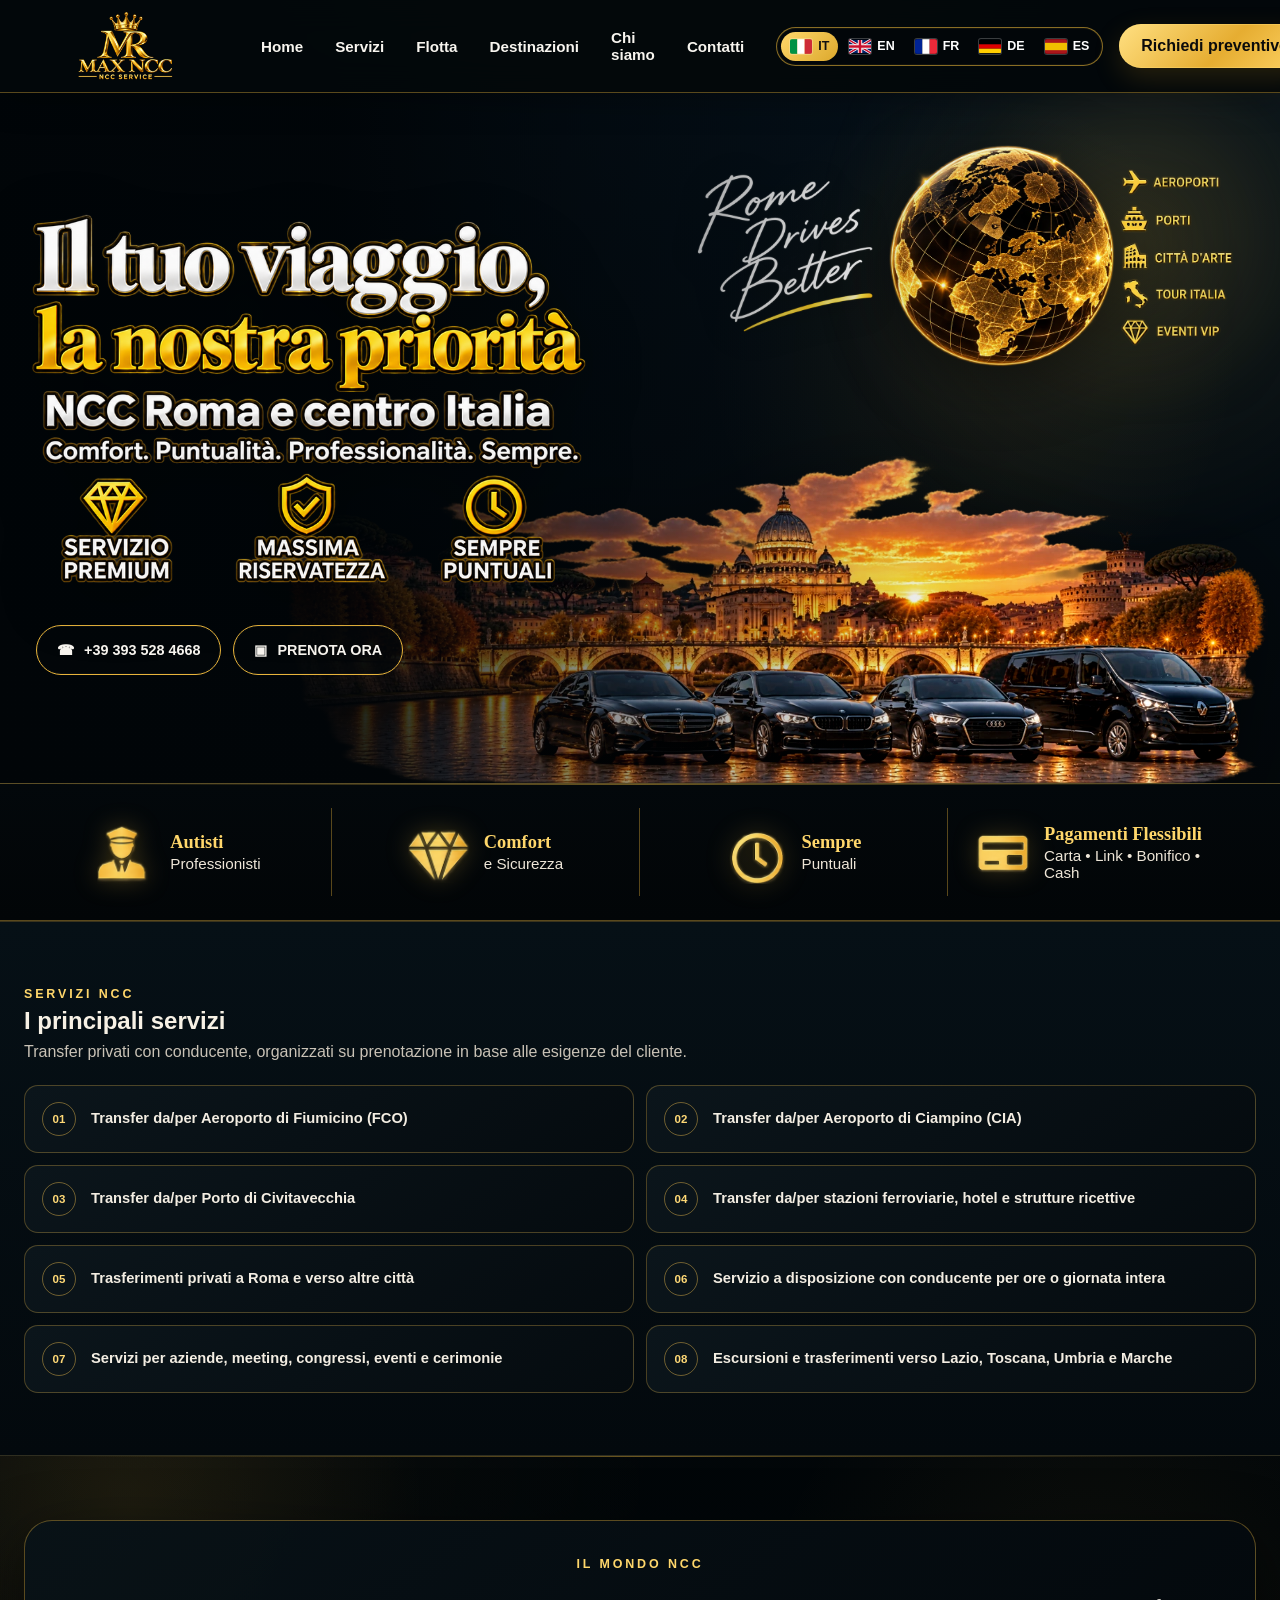
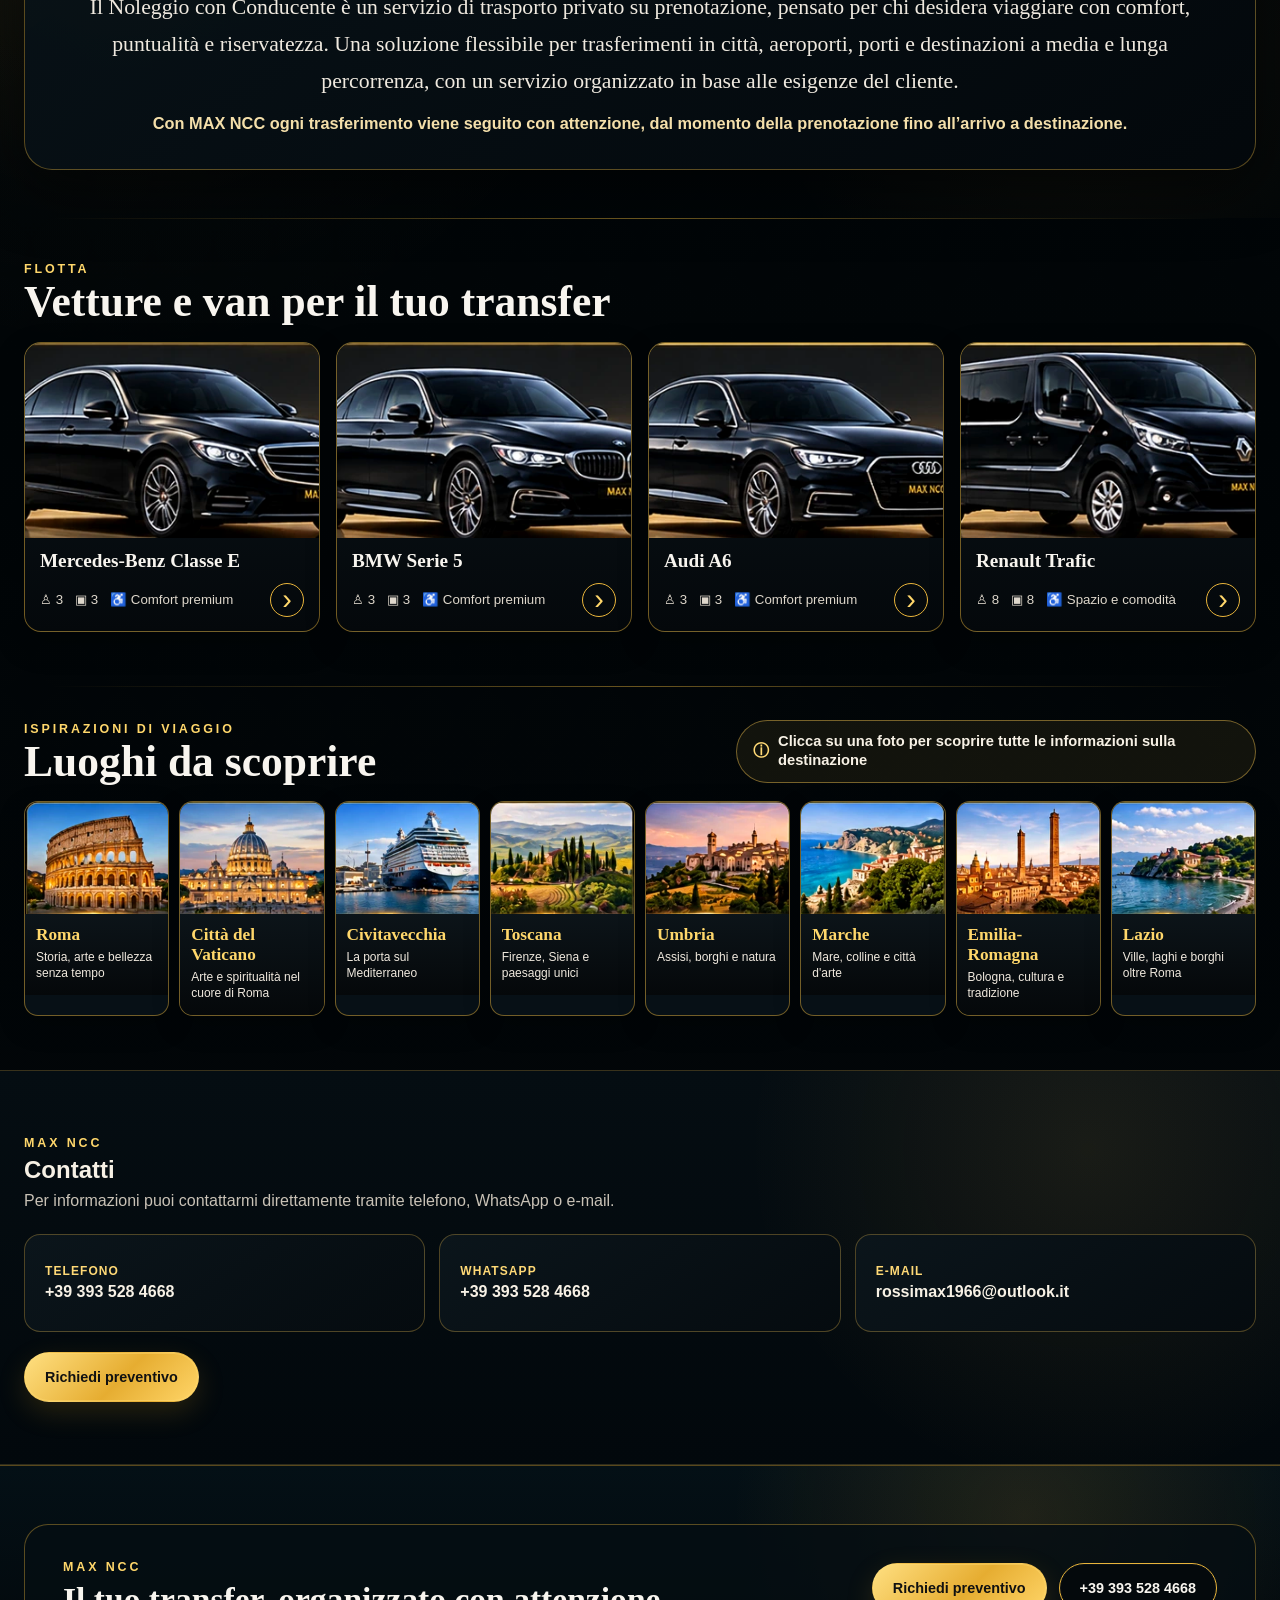
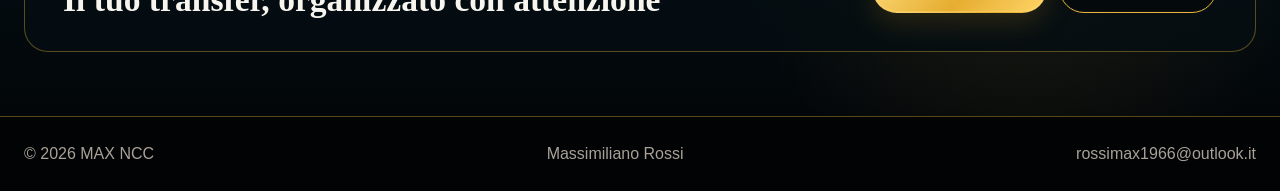
==== index.html @ 5a886287 "Final SEO audit fixes for homepage and Vatican guide" ====
<!DOCTYPE html>

<html lang="it">
<head>
<meta charset="utf-8"/>
<meta content="width=device-width,initial-scale=1,viewport-fit=cover" name="viewport"/>
<title>NCC Roma | Fiumicino, Ciampino e Civitavecchia | MAX NCC</title>
<meta content="MAX NCC: noleggio con conducente a Roma. Transfer privati da/per Fiumicino, Ciampino e Porto di Civitavecchia, servizi su prenotazione nel Centro Italia." name="description"/>
<meta content="#05080a" name="theme-color"/>
<meta content="index,follow,max-image-preview:large" name="robots"/>
<link href="https://maxncc2019.github.io/max-ncc/" rel="canonical"/>
<meta content="MAX NCC - Massimiliano Rossi" name="author"/>
<meta content="it_IT" property="og:locale"/>
<meta content="website" property="og:type"/>
<meta content="MAX NCC" property="og:site_name"/>
<meta content="NCC Roma | Fiumicino, Ciampino e Civitavecchia | MAX NCC" property="og:title"/>
<meta content="Noleggio con conducente a Roma: transfer privati da/per Fiumicino, Ciampino e Porto di Civitavecchia, su prenotazione." property="og:description"/>
<meta content="https://maxncc2019.github.io/max-ncc/" property="og:url"/>
<meta content="https://maxncc2019.github.io/max-ncc/hero-live.jpg" property="og:image"/>
<meta content="summary_large_image" name="twitter:card"/>
<meta content="NCC Roma | MAX NCC" name="twitter:title"/>
<meta content="Transfer privati Roma, Fiumicino, Ciampino e Civitavecchia." name="twitter:description"/>
<meta content="https://maxncc2019.github.io/max-ncc/hero-live.jpg" name="twitter:image"/>
<style>:root{--bg:#020609;--bg2:#061016;--panel:#071118;--gold:#e8b43b;--gold2:#ffd76b;--gold3:#8e6513;--text:#f8f5ef;--muted:#c9c3b8;--line:rgba(232,180,59,.38);--shadow:0 20px 60px rgba(0,0,0,.55)}
*{box-sizing:border-box}html{scroll-behavior:smooth}body{margin:0;color:var(--text);background:radial-gradient(circle at 50% -10%,rgba(230,177,50,.08),transparent 32%),linear-gradient(180deg,#02080c,#020609 55%,#010305);font-family:Inter,Segoe UI,Arial,sans-serif;overflow-x:hidden}a{color:inherit;text-decoration:none}.shell{width:min(1500px,calc(100% - 48px));margin:auto}
.site-header{position:sticky;top:0;z-index:100;background:rgba(2,7,10,.91);backdrop-filter:blur(16px);border-bottom:1px solid var(--line);box-shadow:0 8px 32px rgba(0,0,0,.3)}.nav-shell{height:92px;display:flex;align-items:center;gap:32px}.brand{width:205px;flex:0 0 205px;display:flex;align-items:center}.brand img{width:100%;height:auto;display:block}.main-nav{display:flex;align-items:center;justify-content:center;gap:32px;margin-left:auto}.main-nav a{font-weight:700;font-size:.95rem;position:relative;padding:10px 0}.main-nav a:after{content:"";position:absolute;left:50%;right:50%;bottom:2px;height:2px;background:linear-gradient(90deg,var(--gold),var(--gold2));transition:.25s}.main-nav a:hover:after{left:0;right:0}.nav-actions{display:flex;align-items:center;gap:16px;margin-left:auto}.langs{display:flex;align-items:center;gap:2px;padding:4px;border:1px solid var(--line);border-radius:999px;background:#020609}.langs button{border:0;background:transparent;color:#fff;border-radius:999px;padding:7px 9px;font-weight:800;cursor:pointer}.langs button.active{background:linear-gradient(135deg,var(--gold2),#dca82c);color:#111}.langs button{display:inline-flex;align-items:center;gap:6px}.flag-svg{width:22px;height:15px;display:block;flex:0 0 auto;border-radius:2px;box-shadow:0 0 0 1px rgba(255,255,255,.22)}.quote-btn{display:inline-flex;align-items:center;justify-content:center;border-radius:999px;padding:13px 22px;background:linear-gradient(135deg,var(--gold2),#dea62e);color:#0b0b0b;font-weight:900;box-shadow:0 0 28px rgba(232,180,59,.16);white-space:nowrap}
.hero{position:relative;min-height:690px;border-bottom:1px solid var(--line);overflow:hidden;background:radial-gradient(circle at 76% 38%,rgba(232,180,59,.08),transparent 25%),linear-gradient(180deg,#051019,#02070a)}.hero:before{content:"";position:absolute;inset:0;background:linear-gradient(90deg,rgba(1,5,8,.98) 0%,rgba(1,5,8,.88) 24%,rgba(1,5,8,.35) 48%,rgba(1,5,8,0) 73%);z-index:2;pointer-events:none}.hero-aura{position:absolute;width:650px;height:650px;border-radius:50%;right:-180px;top:-180px;background:radial-gradient(circle,rgba(255,208,79,.18),rgba(255,208,79,.04) 40%,transparent 70%);filter:blur(8px)}.hero-shell{position:relative;min-height:690px;display:flex;align-items:center}.hero-copy{position:relative;z-index:5;width:47%;padding:58px 0 58px 12px}.hero-title{margin:0;font-family:Georgia,'Times New Roman',serif;font-size:clamp(3rem,5.8vw,6rem);font-weight:700;line-height:.93;letter-spacing:-.04em;text-shadow:0 6px 30px #000}.hero-title span{display:block;color:#f6f2ea}.hero-title strong{display:block;color:var(--gold2);font-weight:700}.hero-sub{font-size:1.45rem;font-weight:800;margin-top:24px}.hero-line{font-size:1.02rem;color:#efebe3;margin-top:8px;letter-spacing:.01em}.mini-points{display:flex;gap:46px;margin-top:30px}.mini-point{display:flex;align-items:center;gap:10px;font-size:.72rem;letter-spacing:.05em;line-height:1.15}.mini-icon{width:46px;height:46px;display:grid;place-items:center;color:var(--gold2);font-size:2rem;text-shadow:0 0 14px rgba(232,180,59,.45)}.mini-point b{font-weight:800}.hero-ctas{display:flex;gap:12px;flex-wrap:wrap;margin-top:32px}.cta{display:inline-flex;align-items:center;justify-content:center;gap:10px;min-height:50px;padding:0 20px;border:1px solid var(--gold);border-radius:999px;background:rgba(3,7,10,.72);font-weight:900;font-size:.9rem;box-shadow:inset 0 0 0 1px rgba(255,255,255,.03)}.cta.primary{background:linear-gradient(135deg,var(--gold2),#e0a92f);color:#111;border-color:transparent}.cta:hover,.quote-btn:hover,.outline-btn:hover{transform:translateY(-2px);filter:brightness(1.06)}.hero-art{position:absolute;z-index:1;inset:0;pointer-events:none}.hero-scene{position:absolute;right:-2%;bottom:-2px;width:82%;max-width:none;filter:saturate(.98) contrast(1.04) brightness(.9)}.hero-globe{position:absolute;right:1.5%;top:34px;width:31%;max-width:470px;filter:drop-shadow(0 12px 32px rgba(0,0,0,.5))}.hero-script{position:absolute;right:31%;top:70px;width:15%;max-width:245px;filter:drop-shadow(0 6px 15px rgba(0,0,0,.45))}
.service-strip{background:linear-gradient(180deg,#03080b,#020507);border-bottom:1px solid var(--line);padding:24px 0}.service-grid{display:grid;grid-template-columns:repeat(4,1fr)}.service-grid article{display:flex;justify-content:center;align-items:center;gap:12px;min-height:88px;padding:10px 20px;border-right:1px solid var(--line)}.service-grid article:last-child{border-right:0}.service-grid img{width:58px;height:58px;object-fit:contain}.service-grid b,.service-grid span{display:block}.service-grid b{font-family:Georgia,serif;color:var(--gold2);font-size:1.15rem}.service-grid span{font-size:.95rem;color:#eee6d8;margin-top:2px}
.world{padding:64px 0 48px;background:radial-gradient(circle at 10% 15%,rgba(232,180,59,.09),transparent 25%),radial-gradient(circle at 85% 50%,rgba(232,180,59,.06),transparent 30%)}.world-card{position:relative;border:1px solid var(--line);border-radius:28px;background:linear-gradient(145deg,rgba(8,18,24,.94),rgba(3,8,12,.96));padding:36px 54px;text-align:center;box-shadow:var(--shadow);overflow:hidden}.world-card:before{content:"";position:absolute;inset:0;background:linear-gradient(110deg,transparent 35%,rgba(255,215,107,.06) 50%,transparent 65%);transform:translateX(-100%);animation:sheen 10s linear infinite}.eyebrow{color:var(--gold2);letter-spacing:.23em;font-size:.78rem;font-weight:900}.world-card p{font-family:Georgia,'Times New Roman',serif;font-size:clamp(1.1rem,2vw,1.36rem);line-height:1.7;color:#efe9df;max-width:1150px;margin:18px auto 10px}.world-card strong{display:block;color:#f4dfaa;font-size:1.02rem;margin-top:14px}
.section-block{padding:44px 0 54px}.section-head{display:flex;justify-content:space-between;align-items:end;gap:20px;margin-bottom:18px}.section-head h2{font-family:Georgia,serif;font-size:clamp(2rem,3.4vw,3.2rem);margin:4px 0 0;line-height:1}.outline-btn{border:1px solid var(--gold);border-radius:999px;padding:11px 18px;color:#fff;background:#02070a;font-weight:800;white-space:nowrap;transition:.2s}.fleet-grid{display:grid;grid-template-columns:repeat(4,1fr);gap:16px}.vehicle-card{overflow:hidden;border:1px solid var(--line);border-radius:17px;background:linear-gradient(180deg,#0c151b,#04080b);box-shadow:0 12px 30px rgba(0,0,0,.28);transition:.25s}.vehicle-card:hover{transform:translateY(-5px);border-color:rgba(255,215,107,.72);box-shadow:0 18px 38px rgba(0,0,0,.42),0 0 25px rgba(232,180,59,.06)}.vehicle-photo{height:195px;overflow:hidden;background:radial-gradient(circle at 50% 80%,rgba(232,180,59,.14),transparent 45%)}.vehicle-photo img{width:100%;height:100%;object-fit:cover;display:block}.vehicle-info{padding:12px 15px 14px}.vehicle-info h3{font-family:Georgia,serif;font-size:1.2rem;margin:0 0 11px}.spec{display:flex;align-items:center;gap:12px;color:#ded7cb;font-size:.83rem}.spec a{margin-left:auto;width:34px;height:34px;border:1px solid var(--gold);border-radius:50%;display:grid;place-items:center;color:var(--gold2);font-size:1.8rem;line-height:1}
.destinations{padding-top:34px}.dest-grid{display:grid;grid-template-columns:repeat(8,1fr);gap:10px}.dest-grid article{overflow:hidden;border:1px solid var(--line);border-radius:14px;background:#071016;transition:.25s;box-shadow:0 10px 26px rgba(0,0,0,.26)}.dest-grid article:hover{transform:translateY(-4px);border-color:rgba(255,215,107,.7)}.dest-grid img{width:100%;aspect-ratio:1.28/1;object-fit:cover;display:block}.dest-grid article>div{padding:11px 11px 13px;background:linear-gradient(180deg,#0c1419,#05080a)}.dest-grid h3{font-family:Georgia,serif;color:var(--gold2);font-size:1.08rem;margin:0 0 4px}.dest-grid p{font-size:.75rem;line-height:1.35;color:#f0e9de;margin:0;min-height:2.7em}
.final-cta{padding:58px 0 64px;background:radial-gradient(circle at 80% 20%,rgba(232,180,59,.12),transparent 28%),linear-gradient(180deg,#041016,#020609);border-top:1px solid var(--line)}.final-inner{display:flex;align-items:center;justify-content:space-between;gap:24px;padding:32px 38px;border:1px solid var(--line);border-radius:24px;background:rgba(6,14,19,.82)}.final-inner h2{font-family:Georgia,serif;font-size:2.1rem;margin:6px 0 0}.final-actions{display:flex;gap:12px;flex-wrap:wrap}footer{padding:28px 0;border-top:1px solid var(--line);color:#a9a197;background:#010305}.footer-grid{display:flex;justify-content:space-between;gap:20px;flex-wrap:wrap}
@keyframes sheen{0%{transform:translateX(-120%)}50%,100%{transform:translateX(120%)}}
@media(max-width:1180px){.main-nav{gap:18px}.nav-shell{gap:18px}.brand{width:170px;flex-basis:170px}.langs button span{display:none}.hero-copy{width:52%}.hero-scene{width:94%;right:-12%}.hero-globe{width:36%;right:-4%}.hero-script{right:30%;width:17%}.dest-grid{grid-template-columns:repeat(4,1fr)}}
@media(max-width:900px){.nav-shell{height:78px}.main-nav{display:none}.quote-btn{display:none}.hero{min-height:760px}.hero-shell{min-height:760px;align-items:flex-start}.hero:before{background:linear-gradient(180deg,rgba(1,5,8,.98) 0%,rgba(1,5,8,.88) 47%,rgba(1,5,8,.15) 78%,rgba(1,5,8,.08) 100%)}.hero-copy{width:100%;padding:54px 0 0 0}.hero-art{top:170px}.hero-scene{width:125%;right:-26%;bottom:-4px}.hero-globe{top:180px;right:-5%;width:48%}.hero-script{top:210px;right:35%;width:22%}.service-grid{grid-template-columns:repeat(2,1fr)}.service-grid article:nth-child(2){border-right:0}.service-grid article:nth-child(-n+2){border-bottom:1px solid var(--line)}.fleet-grid{grid-template-columns:repeat(2,1fr)}.final-inner{flex-direction:column;align-items:flex-start}}
@media(max-width:620px){.shell{width:min(100% - 24px,1500px)}.nav-actions{margin-left:auto}.brand{width:150px;flex-basis:150px}.langs{gap:0}.langs button{padding:6px}.hero{min-height:720px}.hero-title{font-size:clamp(2.6rem,13vw,4.3rem)}.hero-sub{font-size:1.12rem}.mini-points{gap:14px}.mini-point{display:block;text-align:center;font-size:.62rem}.mini-icon{margin:auto}.hero-ctas{gap:8px}.cta{min-height:46px;padding:0 14px;font-size:.75rem}.hero-scene{width:155%;right:-48%}.hero-globe{width:60%;right:-12%;top:245px}.hero-script{width:28%;right:38%;top:260px}.service-grid{grid-template-columns:1fr}.service-grid article{border-right:0!important;border-bottom:1px solid var(--line)}.service-grid article:last-child{border-bottom:0}.world-card{padding:28px 20px}.fleet-grid,.dest-grid{grid-template-columns:1fr}.vehicle-photo{height:220px}.dest-grid img{aspect-ratio:1.65/1}.section-head{align-items:flex-start;flex-direction:column}.outline-btn{align-self:flex-start}.final-inner{padding:26px 20px}.final-inner h2{font-size:1.6rem}.footer-grid{flex-direction:column}}

/* User-approved assets and polish */
.hero:before{background:linear-gradient(90deg,rgba(1,5,8,.99) 0%,rgba(1,5,8,.92) 26%,rgba(1,5,8,.48) 45%,rgba(1,5,8,.10) 67%,rgba(1,5,8,0) 82%)!important}
.hero-scene{right:-1%!important;bottom:0!important;width:80%!important;filter:drop-shadow(0 18px 38px rgba(0,0,0,.48)) saturate(1.04) contrast(1.04)!important}
.hero-globe{right:1.8%!important;top:26px!important;width:29%!important;max-width:460px!important}
.hero-script{right:30.5%!important;top:72px!important;width:15.5%!important;max-width:235px!important}
.brand img{max-height:68px;object-fit:contain}
.service-grid img{width:64px!important;height:64px!important;filter:drop-shadow(0 0 12px rgba(232,180,59,.28))}
.vehicle-photo img,.dest-grid img{image-rendering:auto;filter:saturate(1.03) contrast(1.02)}
.vehicle-card,.dest-grid article{border-color:rgba(232,180,59,.48)!important}
@media(max-width:1180px){.hero-scene{width:92%!important;right:-10%!important}.hero-globe{width:34%!important;right:-2%!important}.hero-script{right:29%!important;width:17%!important}}
@media(max-width:900px){.hero-scene{width:124%!important;right:-24%!important}.hero-globe{top:180px!important;right:-4%!important;width:47%!important}.hero-script{top:210px!important;right:34%!important;width:22%!important}}

/* Exact user artwork on Italian desktop; fully translated HTML remains active in other languages and on mobile */
.it-art{display:none}
body[data-lang-current="it"] .hero-copy-it{display:block}
body[data-lang-current="it"] .hero-live{display:none!important}
body[data-lang-current="it"] .desktop-it-art{display:block}
body[data-lang-current="it"] .desktop-live{display:none!important}
.hero-copy-it{width:min(100%,560px);height:auto;object-fit:contain;filter:drop-shadow(0 15px 30px rgba(0,0,0,.35));margin:-12px 0 2px -8px}
.service-banner-it,.fleet-banner-it,.dest-banner-it{width:100%;height:auto;object-fit:contain;display:block;margin:0 auto;filter:drop-shadow(0 14px 28px rgba(0,0,0,.32))}
.service-strip .shell{position:relative}
.fleet-banner-it{max-width:1420px}.dest-banner-it{max-width:1420px}.service-banner-it{max-width:1450px}
/* The supplied graphics are transparent; the page background provides a unified premium black/gold surface. */
body{background:radial-gradient(circle at 52% -8%,rgba(241,190,66,.12),transparent 30%),radial-gradient(circle at 10% 42%,rgba(255,203,83,.035),transparent 24%),linear-gradient(180deg,#03090d 0%,#010507 58%,#020609 100%)!important}
.section-block,.world,.service-strip{position:relative}
.section-block:before,.world:before,.service-strip:before{content:"";position:absolute;left:4%;right:4%;top:0;height:1px;background:linear-gradient(90deg,transparent,rgba(239,187,61,.44),transparent);pointer-events:none}
.quote-btn,.cta.primary{background:linear-gradient(135deg,#ffe082 0%,#e6ad31 55%,#ffd568 100%)!important;box-shadow:0 0 0 1px rgba(255,219,116,.42) inset,0 10px 28px rgba(211,151,28,.18)!important}
.langs{border-color:rgba(235,183,55,.58)!important;box-shadow:0 0 0 1px rgba(255,214,95,.05) inset}
@media(max-width:900px){
  body[data-lang-current="it"] .desktop-it-art{display:none!important}
  body[data-lang-current="it"] .desktop-live{display:grid!important}
  body[data-lang-current="it"] .section-head.desktop-live{display:flex!important}
  .hero-copy-it{width:min(92vw,560px);margin:0 auto 8px 0}
}
@media(max-width:620px){
  .hero-copy-it{width:100%;max-width:430px}
}

/* MAX NCC fixes: flags, service strip alignment, remove obsolete raster section banners */
.langs button{display:inline-flex;align-items:center;justify-content:center;gap:6px}
.langs .lang-flag{width:22px;height:15px;object-fit:cover;border-radius:2px;display:block;box-shadow:0 0 0 1px rgba(255,255,255,.16)}
body[data-lang-current="it"] .service-banner-it,
body[data-lang-current="it"] .fleet-banner-it,
body[data-lang-current="it"] .dest-banner-it{display:none!important}
body[data-lang-current="it"] .fleet .fleet-live.desktop-live,
body[data-lang-current="it"] .destinations .dest-live.desktop-live{display:grid!important}
body[data-lang-current="it"] .fleet .section-head.desktop-live,
body[data-lang-current="it"] .destinations .section-head.desktop-live{display:flex!important}
@media(max-width:1180px){.langs .lang-flag{width:20px;height:14px}}
/* MAX NCC FIX 2026-09-05: service strip, language flags, remove unused outline buttons */
@media(min-width:901px){
  body[data-lang-current="it"] .service-banner-it{display:none!important}
}
.section-head.fleet-live .outline-btn,
.section-head.dest-live .outline-btn{display:none!important}

.langs button{
  font-size:0!important;
  display:inline-flex!important;
  align-items:center!important;
  justify-content:center!important;
  gap:6px!important;
}
.langs button span{font-size:.78rem!important;line-height:1!important}
.langs button::before{
  content:"";
  display:inline-block;
  width:22px;
  height:14px;
  flex:0 0 22px;
  border-radius:1px;
  box-shadow:0 0 0 1px rgba(255,255,255,.35) inset,0 1px 2px rgba(0,0,0,.35);
  background-repeat:no-repeat;
  background-size:100% 100%;
}
.langs button[data-lang="it"]::before{
  background:linear-gradient(90deg,#009246 0 33.333%,#fff 33.333% 66.666%,#ce2b37 66.666% 100%);
}
.langs button[data-lang="fr"]::before{
  background:linear-gradient(90deg,#0055a4 0 33.333%,#fff 33.333% 66.666%,#ef4135 66.666% 100%);
}
.langs button[data-lang="de"]::before{
  background:linear-gradient(180deg,#000 0 33.333%,#dd0000 33.333% 66.666%,#ffce00 66.666% 100%);
}
.langs button[data-lang="es"]::before{
  background:linear-gradient(180deg,#aa151b 0 25%,#f1bf00 25% 75%,#aa151b 75% 100%);
}
.langs button[data-lang="en"]::before{
  background:
    linear-gradient(90deg,transparent 42%,#fff 42% 58%,transparent 58%),
    linear-gradient(transparent 35%,#fff 35% 65%,transparent 65%),
    linear-gradient(90deg,transparent 46%,#cf142b 46% 54%,transparent 54%),
    linear-gradient(transparent 41%,#cf142b 41% 59%,transparent 59%),
    linear-gradient(33deg,transparent 42%,#fff 42% 47%,#cf142b 47% 53%,#fff 53% 58%,transparent 58%),
    linear-gradient(-33deg,transparent 42%,#fff 42% 47%,#cf142b 47% 53%,#fff 53% 58%,transparent 58%),
    #012169;
}
@media(max-width:1180px){
  .langs button span{display:none!important}
  .langs button{gap:0!important}
}
/* END MAX NCC FIX 2026-09-05 */
/* MAX NCC FIX: one flag per language */
.langs button::before{content:none!important;display:none!important}

/* MAX NCC structural duplicate fix: obsolete raster fleet/destination banners removed.
   Keep only the live, translatable cards. */
.fleet-banner-it,.dest-banner-it{display:none!important}
</style>
<script type="application/ld+json">
{"@context":"https://schema.org","@type":"TaxiService","name":"MAX NCC","url":"https://maxncc2019.github.io/max-ncc/","image":"https://maxncc2019.github.io/max-ncc/hero-live.jpg","telephone":"+393935284668","email":"rossimax1966@outlook.it","founder":{"@type":"Person","name":"Massimiliano Rossi"},"areaServed":["Roma","Fiumicino","Ciampino","Civitavecchia","Lazio","Toscana","Umbria","Marche"],"availableLanguage":["it","en","fr","de","es"],"priceRange":"€€"}
</script>

<style>
/* MAX NCC FINAL UI FIX 2026-09-05 */
/* Keep only the real flag image inside each language button */
.langs button::before{display:none!important;content:none!important}
/* The two unused section buttons are intentionally hidden/removed */
.section-head.fleet-live .outline-btn,
.section-head.dest-live .outline-btn{display:none!important}
</style>

<style id="ncc-info-style">
.ncc-info-section{padding:62px 0;border-top:1px solid rgba(231,185,77,.24);border-bottom:1px solid rgba(231,185,77,.18);background:linear-gradient(180deg,#061016,#03090d);scroll-margin-top:88px}
.ncc-info-head{max-width:860px;margin-bottom:24px}.ncc-info-head h2{margin:5px 0 8px;color:#f7f1e5}.ncc-info-head p{margin:0;color:#c9c2b6;font-size:1rem}
.ncc-basic-list{display:grid;grid-template-columns:repeat(2,minmax(0,1fr));gap:12px}
.ncc-basic-item{min-height:68px;display:flex;align-items:center;gap:15px;padding:15px 17px;border:1px solid rgba(231,185,77,.3);border-radius:14px;background:linear-gradient(145deg,#0b151b,#050b0f)}
.ncc-basic-item>span{flex:0 0 34px;height:34px;border:1px solid rgba(231,185,77,.45);border-radius:50%;display:grid;place-items:center;color:#ffd976;font-size:.72rem;font-weight:800}
.ncc-basic-item strong{font-size:.92rem;color:#f3ede2;line-height:1.35}
.ncc-contact-section{background:radial-gradient(circle at 85% 20%,rgba(231,185,77,.09),transparent 30%),linear-gradient(180deg,#050d12,#02080c)}
.ncc-contact-list{display:grid;grid-template-columns:repeat(3,minmax(0,1fr));gap:14px}
.ncc-contact-list a{min-height:98px;padding:20px;border:1px solid rgba(231,185,77,.32);border-radius:16px;background:linear-gradient(145deg,#0b151b,#050b0f);display:flex;flex-direction:column;justify-content:center;gap:5px;text-decoration:none}
.ncc-contact-list a span{color:#ffd976;font-size:.75rem;font-weight:800;letter-spacing:.09em;text-transform:uppercase}
.ncc-contact-list a strong{color:#f7f1e5;font-size:1rem;word-break:break-word}
.ncc-contact-list a:hover{border-color:#ffd976;transform:translateY(-1px)}
.ncc-contact-quote{margin-top:20px}
@media(max-width:760px){.ncc-basic-list,.ncc-contact-list{grid-template-columns:1fr}.ncc-info-section{padding:44px 0}.ncc-basic-item{min-height:62px}}
</style>

<!-- MAX NCC SEO STRUCTURED DATA 2026-09-06 -->
<link rel="icon" href="logo-max-ncc.webp" type="image/webp"/>
<meta property="og:image:alt" content="MAX NCC - Noleggio con conducente a Roma"/>
<meta name="twitter:image:alt" content="MAX NCC - Noleggio con conducente a Roma"/>
<meta property="og:locale:alternate" content="en_GB"/>
<meta property="og:locale:alternate" content="fr_FR"/>
<meta property="og:locale:alternate" content="de_DE"/>
<meta property="og:locale:alternate" content="es_ES"/>
<script type="application/ld+json">
{
  "@context":"https://schema.org",
  "@type":"LocalBusiness",
  "@id":"https://maxncc2019.github.io/max-ncc/#business",
  "name":"MAX NCC",
  "alternateName":"MAX NCC Roma",
  "url":"https://maxncc2019.github.io/max-ncc/",
  "logo":"https://maxncc2019.github.io/max-ncc/logo-max-ncc.webp",
  "image":"https://maxncc2019.github.io/max-ncc/hero-live.jpg",
  "description":"Noleggio con conducente a Roma per transfer privati da e per Fiumicino, Ciampino, Porto di Civitavecchia e collegamenti su prenotazione nel Centro Italia.",
  "telephone":"+39 393 528 4668",
  "email":"rossimax1966@outlook.it",
  "areaServed":[
    {"@type":"City","name":"Roma"},
    {"@type":"Airport","name":"Aeroporto di Roma Fiumicino - Leonardo da Vinci","iataCode":"FCO"},
    {"@type":"Airport","name":"Aeroporto di Roma Ciampino - G. B. Pastine","iataCode":"CIA"},
    {"@type":"City","name":"Civitavecchia"},
    {"@type":"AdministrativeArea","name":"Lazio"},
    {"@type":"AdministrativeArea","name":"Toscana"},
    {"@type":"AdministrativeArea","name":"Umbria"},
    {"@type":"AdministrativeArea","name":"Marche"}
  ],
  "contactPoint":{
    "@type":"ContactPoint",
    "telephone":"+39 393 528 4668",
    "email":"rossimax1966@outlook.it",
    "contactType":"customer service",
    "availableLanguage":["Italian","English","French","German","Spanish"]
  },
  "hasOfferCatalog":{
    "@type":"OfferCatalog",
    "name":"Servizi NCC",
    "itemListElement":[
      {"@type":"Offer","itemOffered":{"@type":"Service","name":"Transfer aeroportuali Fiumicino e Ciampino"}},
      {"@type":"Offer","itemOffered":{"@type":"Service","name":"Transfer Porto di Civitavecchia"}},
      {"@type":"Offer","itemOffered":{"@type":"Service","name":"Transfer da e per stazioni ferroviarie e hotel"}},
      {"@type":"Offer","itemOffered":{"@type":"Service","name":"Trasferimenti privati a Roma e lunga percorrenza"}},
      {"@type":"Offer","itemOffered":{"@type":"Service","name":"Servizio con conducente a disposizione"}},
      {"@type":"Offer","itemOffered":{"@type":"Service","name":"Servizi NCC per aziende, meeting ed eventi"}}
    ]
  }
}
</script>

</head>
<body>
<header class="site-header">
<div class="shell nav-shell">
<a aria-label="MAX NCC Home" class="brand" href="#home"><img alt="MAX NCC" src="[data-uri]"/></a>
<nav aria-label="Navigazione principale" class="main-nav">
<a data-i18n="nav_home" href="#home">Home</a>
<a data-i18n="nav_services" href="#servizi-info">Servizi</a>
<a data-i18n="nav_fleet" href="#flotta">Flotta</a>
<a data-i18n="nav_dest" href="#destinazioni">Destinazioni</a>
<a data-i18n="nav_about" href="#chi-siamo">Chi siamo</a>
<a data-i18n="nav_contact" href="#contatti-info">Contatti</a>
</nav>
<div class="nav-actions">
<div aria-label="Lingua" class="langs">
<button aria-label="Italiano" class="active" data-lang="it" type="button"><svg class="flag-svg" viewBox="0 0 3 2" aria-hidden="true"><rect width="1" height="2" x="0" fill="#009246"/><rect width="1" height="2" x="1" fill="#fff"/><rect width="1" height="2" x="2" fill="#ce2b37"/></svg><span translate="no">IT</span></button>
<button aria-label="English" data-lang="en" type="button"><svg class="flag-svg" viewBox="0 0 60 36" aria-hidden="true"><rect width="60" height="36" fill="#012169"/><path d="M0 0L60 36M60 0L0 36" stroke="#fff" stroke-width="8"/><path d="M0 0L60 36M60 0L0 36" stroke="#C8102E" stroke-width="4"/><path d="M30 0V36M0 18H60" stroke="#fff" stroke-width="12"/><path d="M30 0V36M0 18H60" stroke="#C8102E" stroke-width="7"/></svg><span translate="no">EN</span></button>
<button aria-label="Français" data-lang="fr" type="button"><svg class="flag-svg" viewBox="0 0 3 2" aria-hidden="true"><rect width="1" height="2" x="0" fill="#002395"/><rect width="1" height="2" x="1" fill="#fff"/><rect width="1" height="2" x="2" fill="#ed2939"/></svg><span translate="no">FR</span></button>
<button aria-label="Deutsch" data-lang="de" type="button"><svg class="flag-svg" viewBox="0 0 5 3" aria-hidden="true"><rect width="5" height="1" y="0" fill="#000"/><rect width="5" height="1" y="1" fill="#dd0000"/><rect width="5" height="1" y="2" fill="#ffce00"/></svg><span translate="no">DE</span></button>
<button aria-label="Español" data-lang="es" type="button"><svg class="flag-svg" viewBox="0 0 6 4" aria-hidden="true"><rect width="6" height="4" fill="#aa151b"/><rect width="6" height="2" y="1" fill="#f1bf00"/></svg><span translate="no">ES</span></button>
</div>
<a class="quote-btn" data-i18n="quote" href="preventivo.html">Richiedi preventivo</a>
</div>
</div>
</header>
<main>
<section class="hero" id="home">
<div class="hero-aura"></div>
<div class="shell hero-shell">
<div class="hero-copy"><img alt="Il tuo viaggio, la nostra priorità - MAX NCC" class="hero-copy-it it-art" src="[data-uri]"/>
<h1 class="hero-title hero-live"><span data-i18n="hero_1">Il tuo viaggio,</span><strong data-i18n="hero_2">la nostra priorità</strong></h1>
<div class="hero-sub hero-live" data-i18n="hero_sub">NCC Roma e centro Italia</div>
<div class="hero-line hero-live" data-i18n="hero_line">Comfort. Puntualità. Professionalità. Sempre.</div>
<div class="mini-points hero-live">
<div class="mini-point"><span class="mini-icon diamond">◇</span><b data-i18n="premium">SERVIZIO<br/>PREMIUM</b></div>
<div class="mini-point"><span class="mini-icon shield">✓</span><b data-i18n="privacy">MASSIMA<br/>RISERVATEZZA</b></div>
<div class="mini-point"><span class="mini-icon clock">◷</span><b data-i18n="punctual">SEMPRE<br/>PUNTUALI</b></div>
</div>
<div class="hero-ctas" id="hero-actions">
<a class="cta" href="tel:+393935284668"><span>☎</span><span>+39 393 528 4668</span></a>
<a class="cta" href="preventivo.html"><span>▣</span><span data-i18n="book">PRENOTA ORA</span></a>
</div>
</div>
<div aria-hidden="true" class="hero-art">
<img alt="" class="hero-scene" src="[data-uri]"/>
<img alt="" class="hero-globe" src="[data-uri]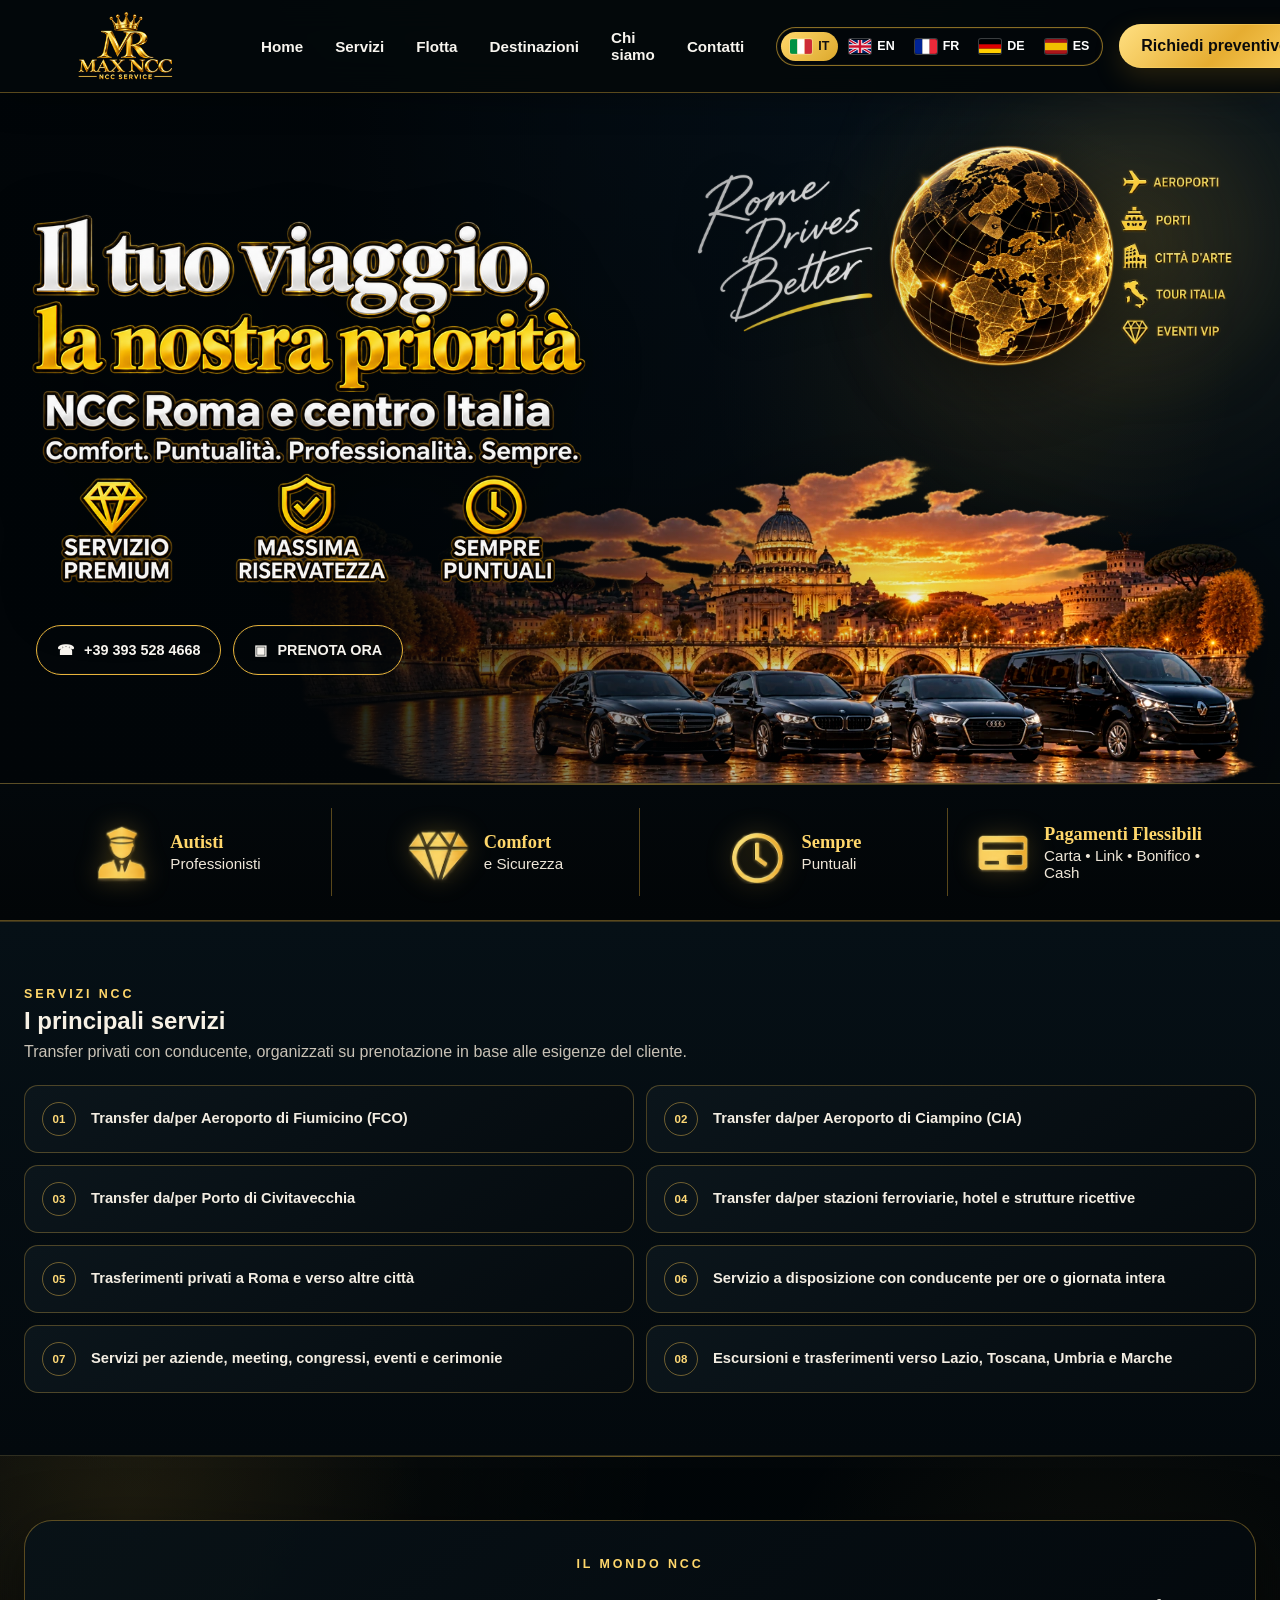
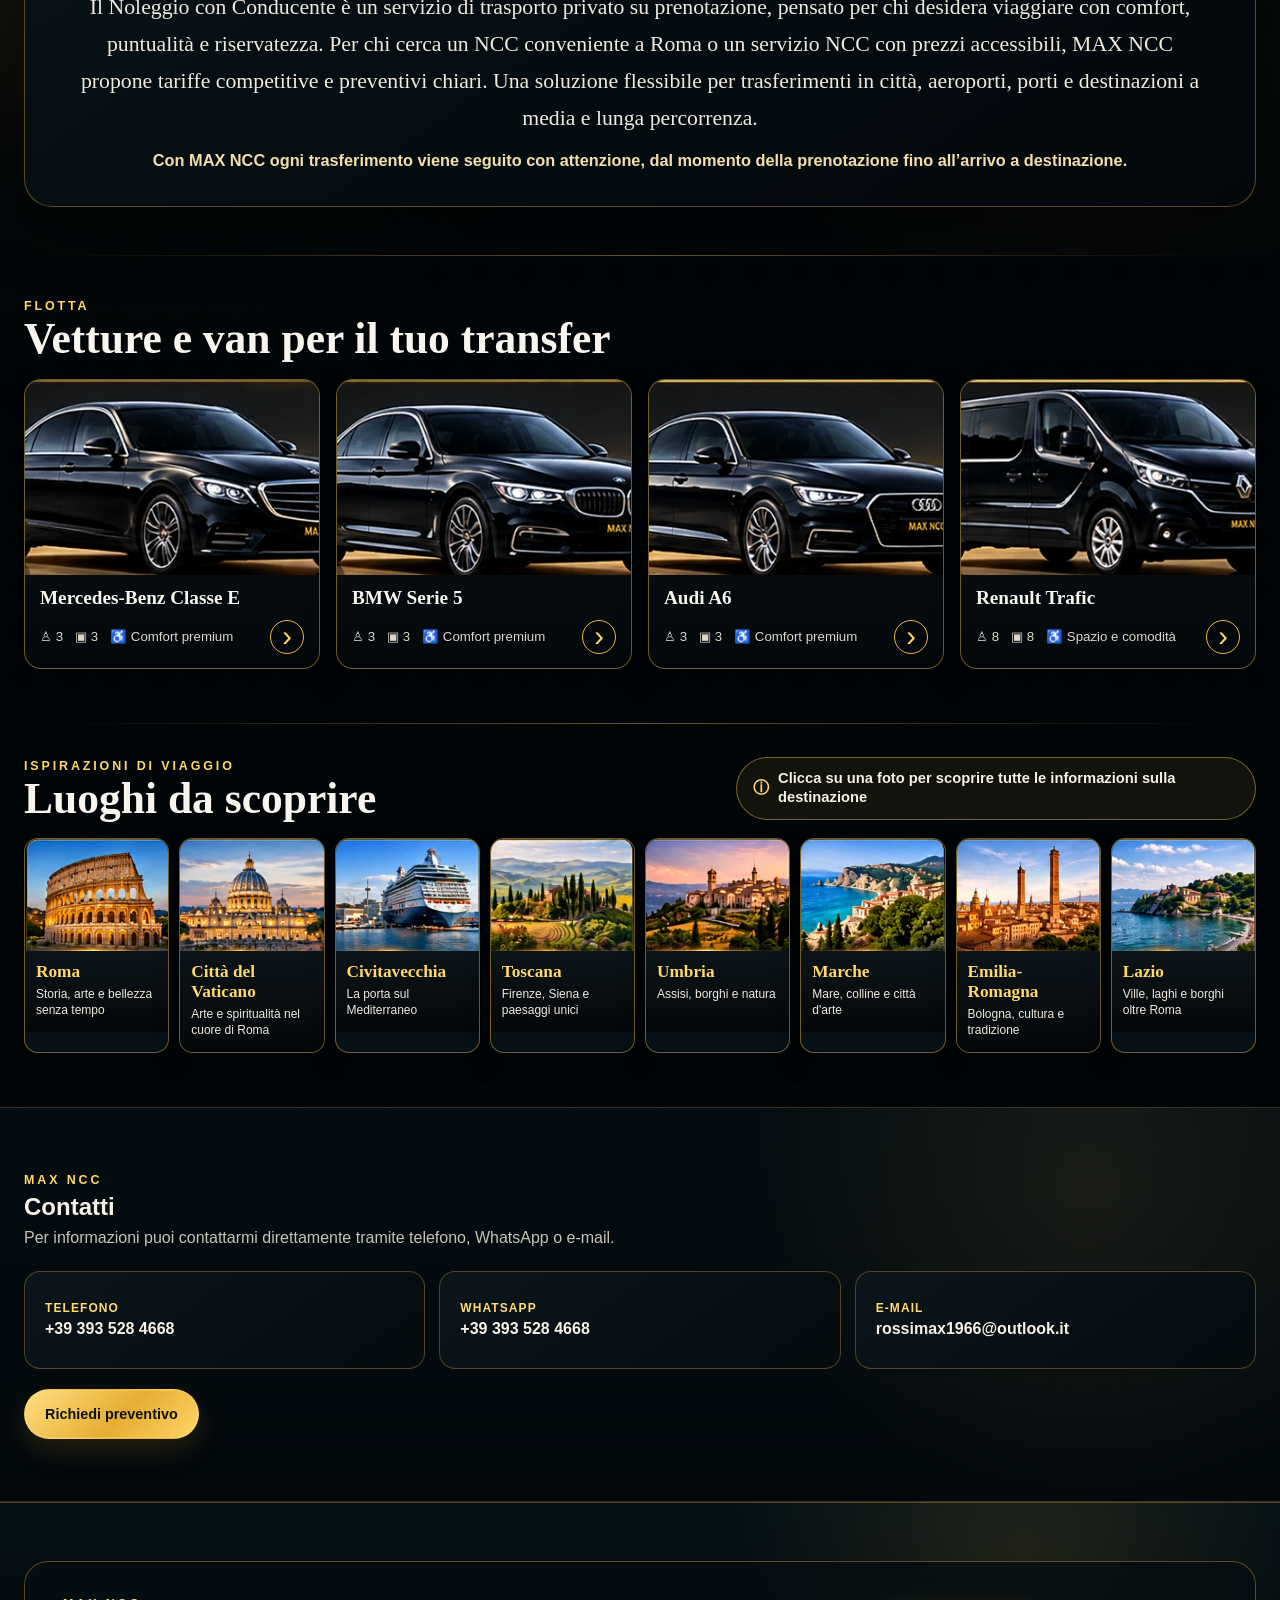
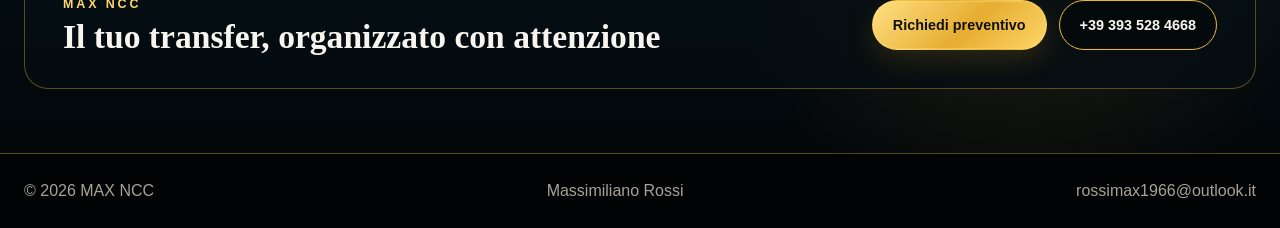
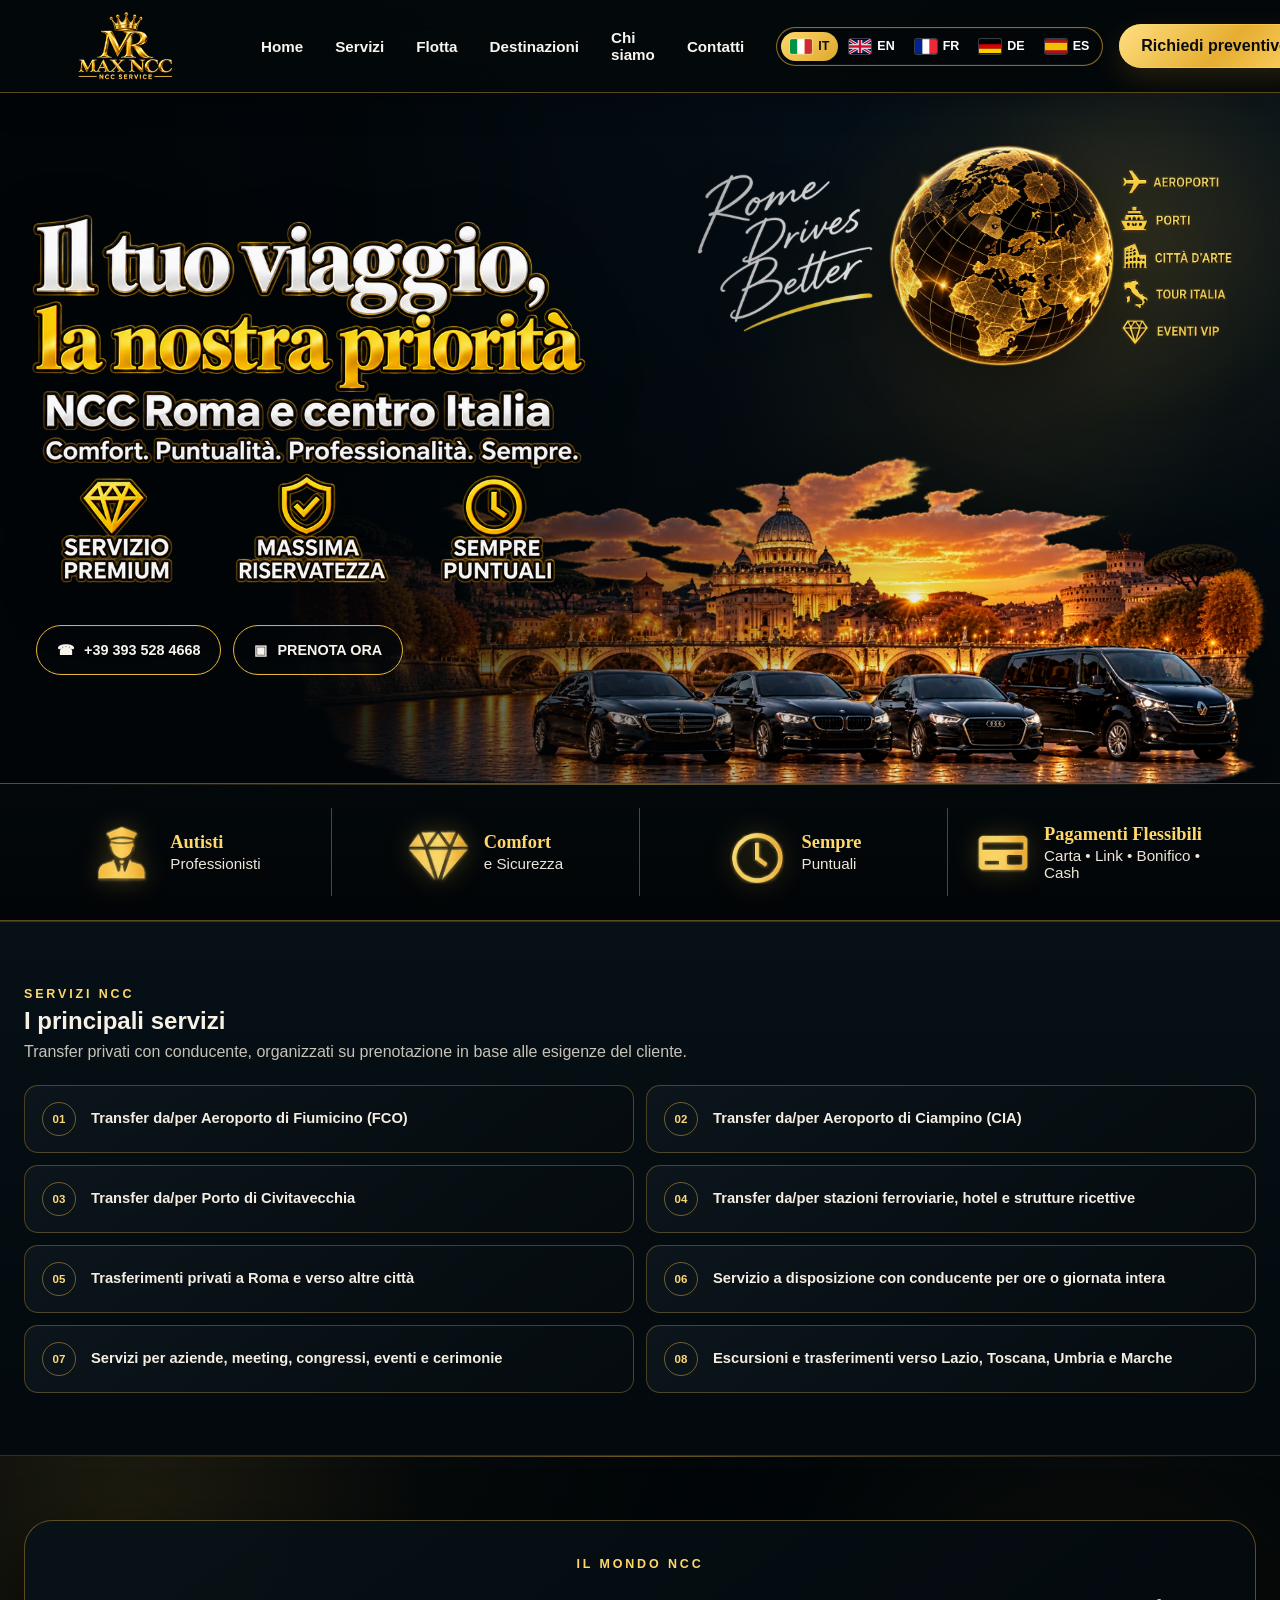
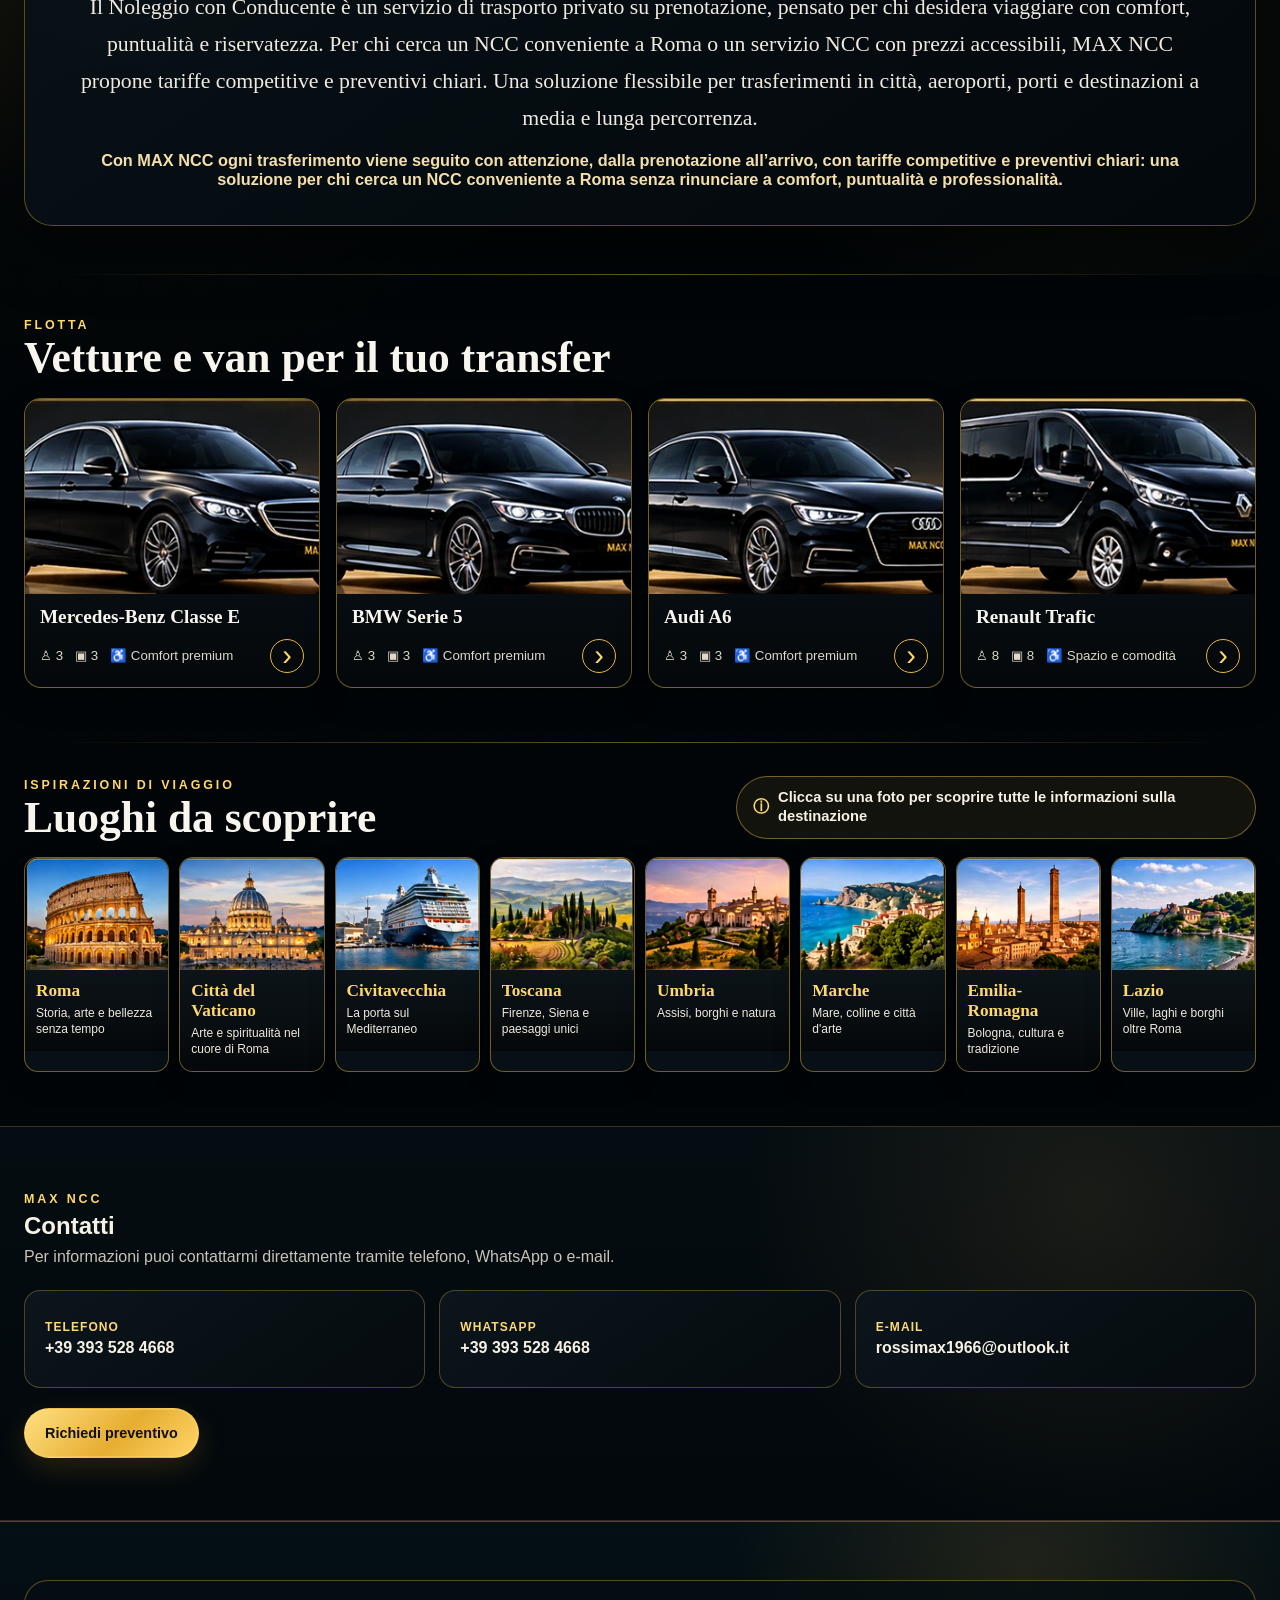
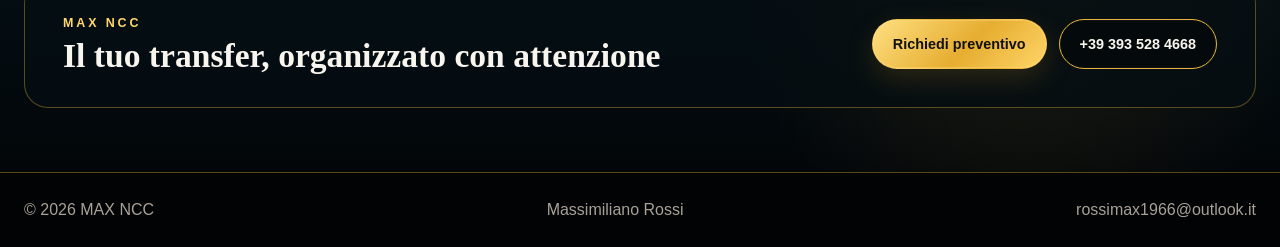
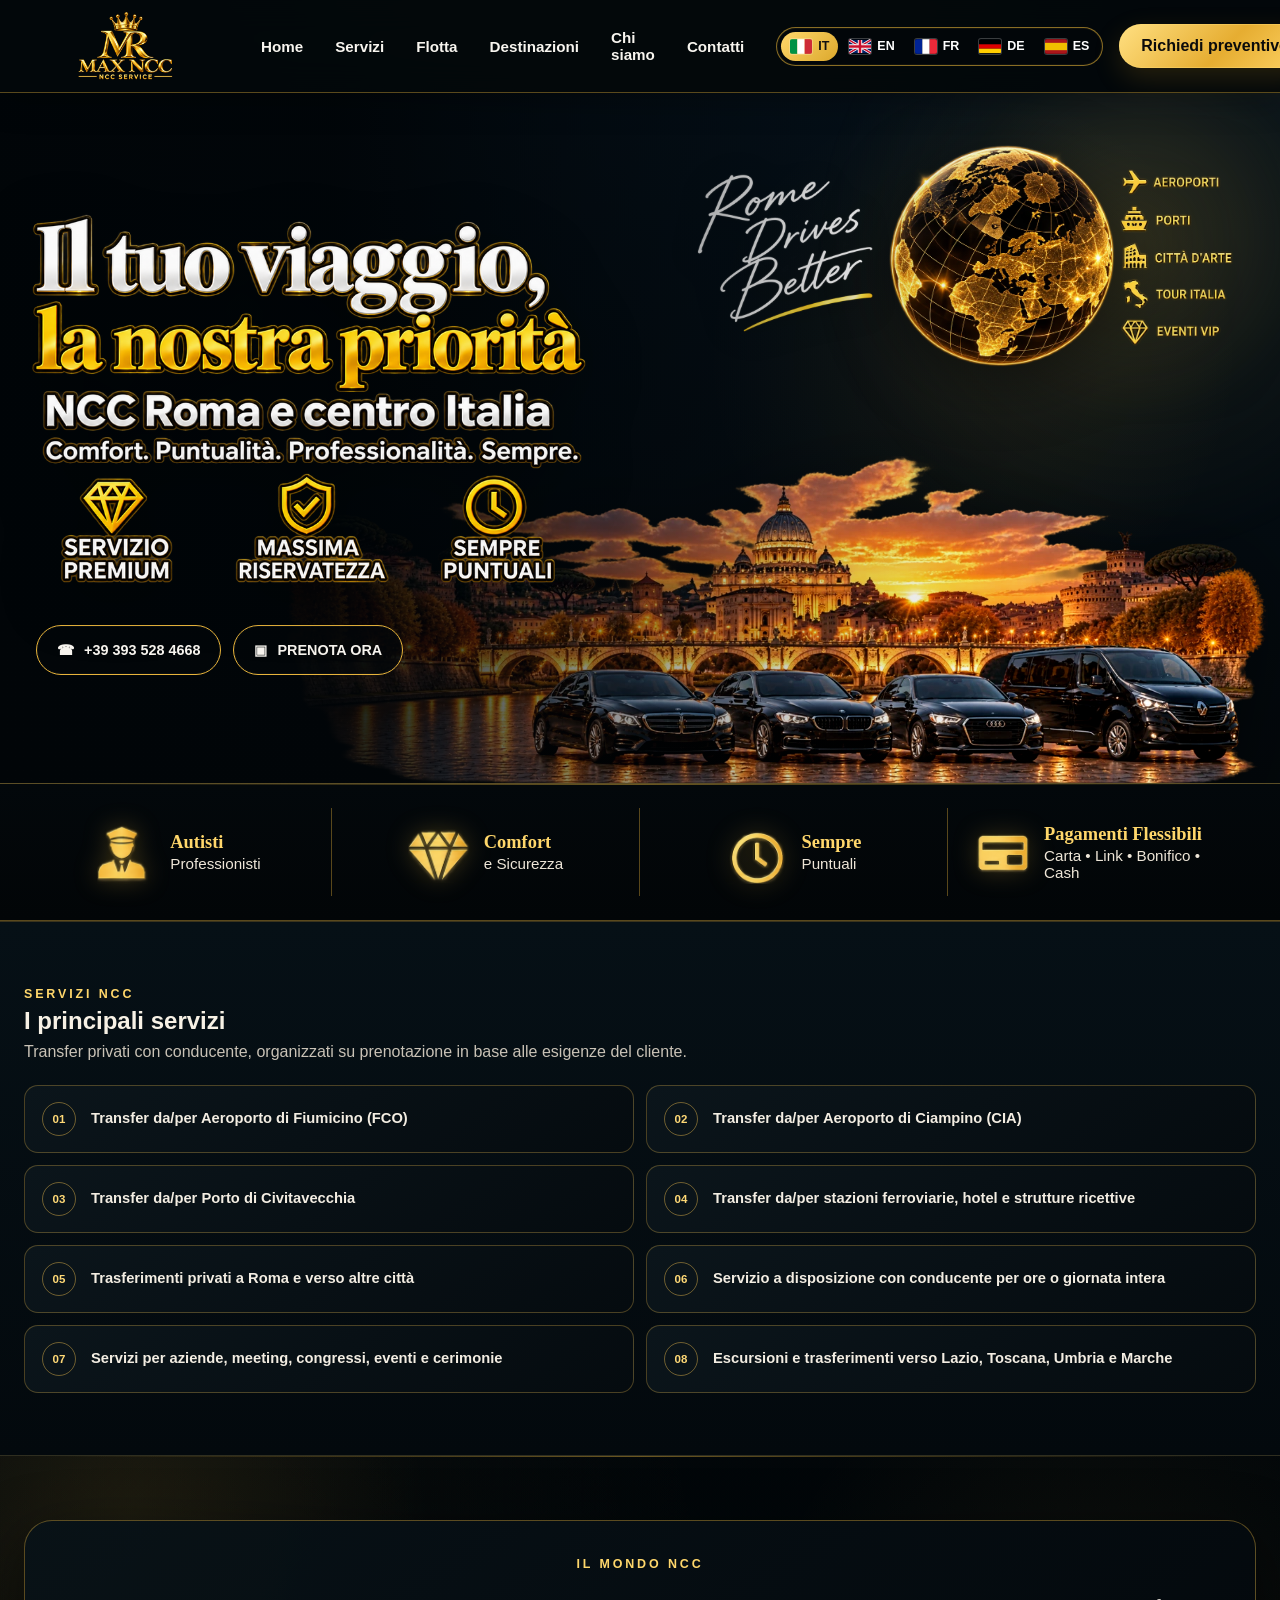
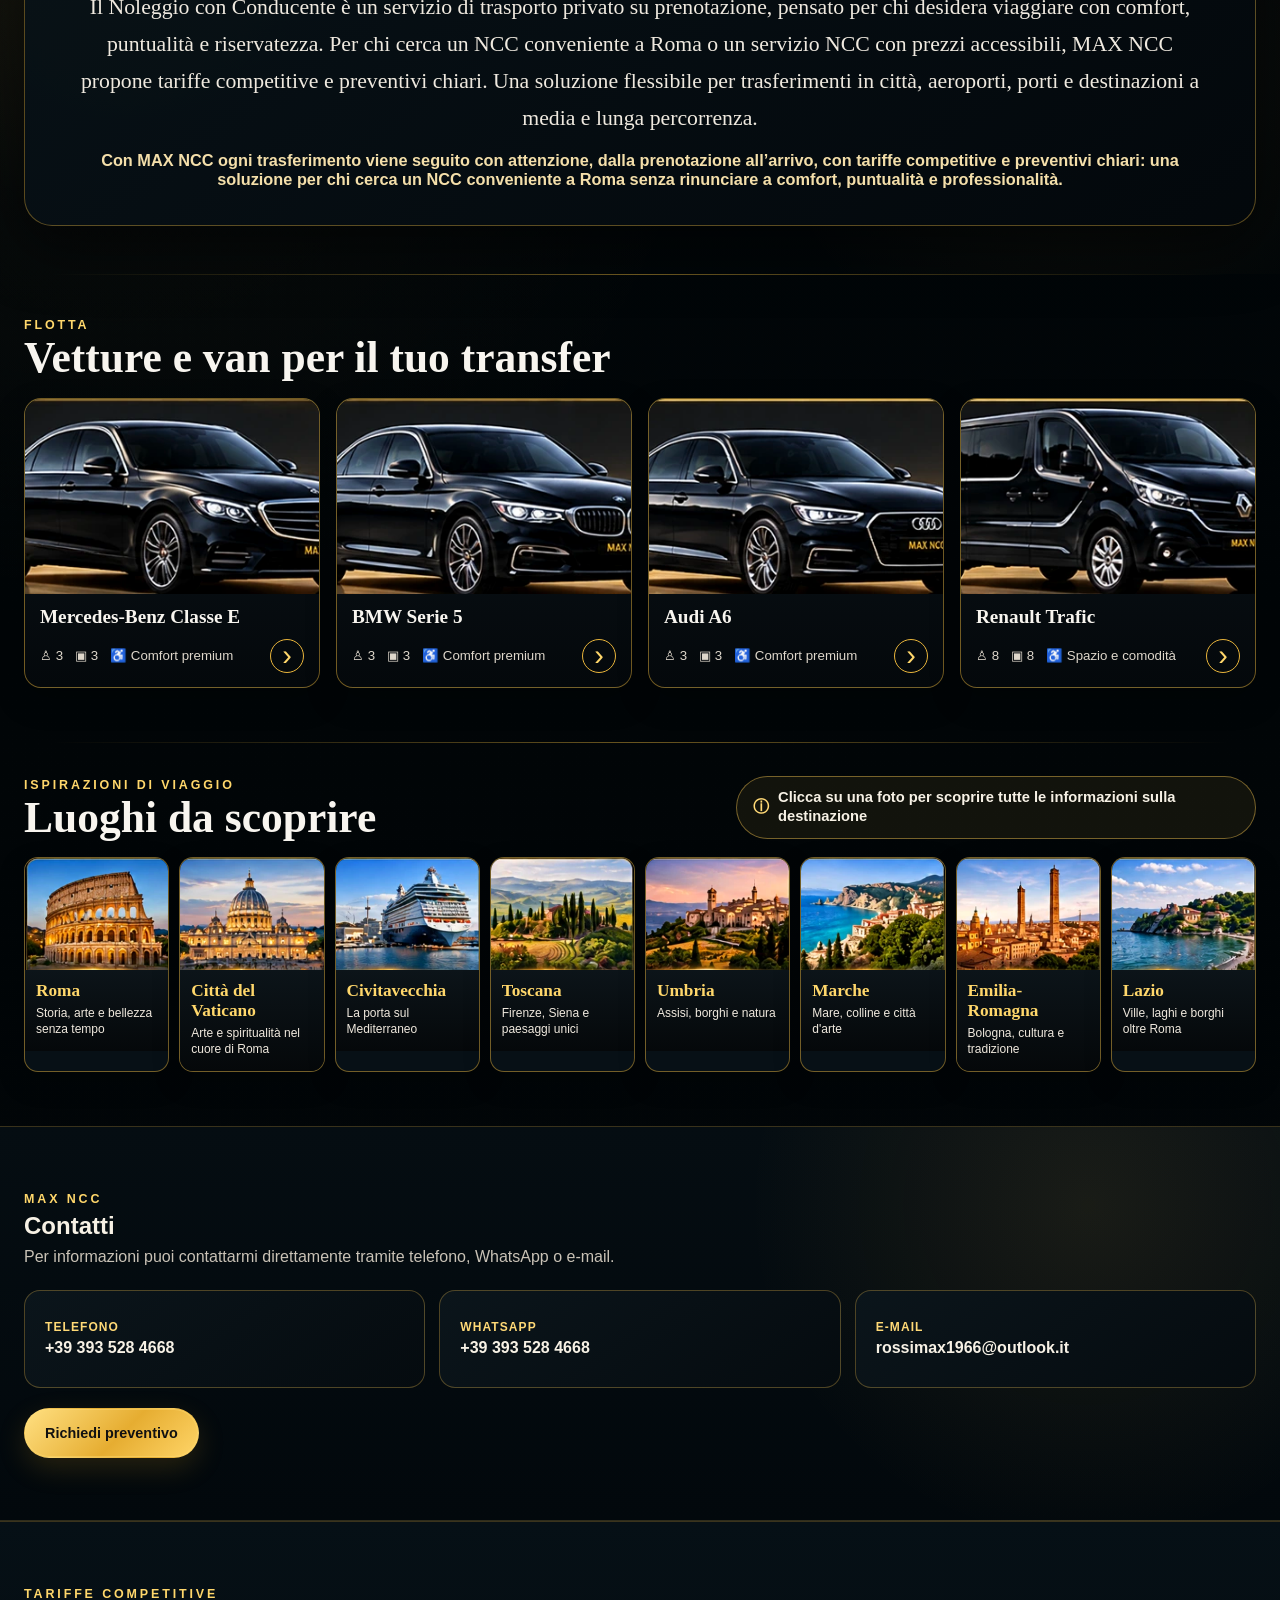
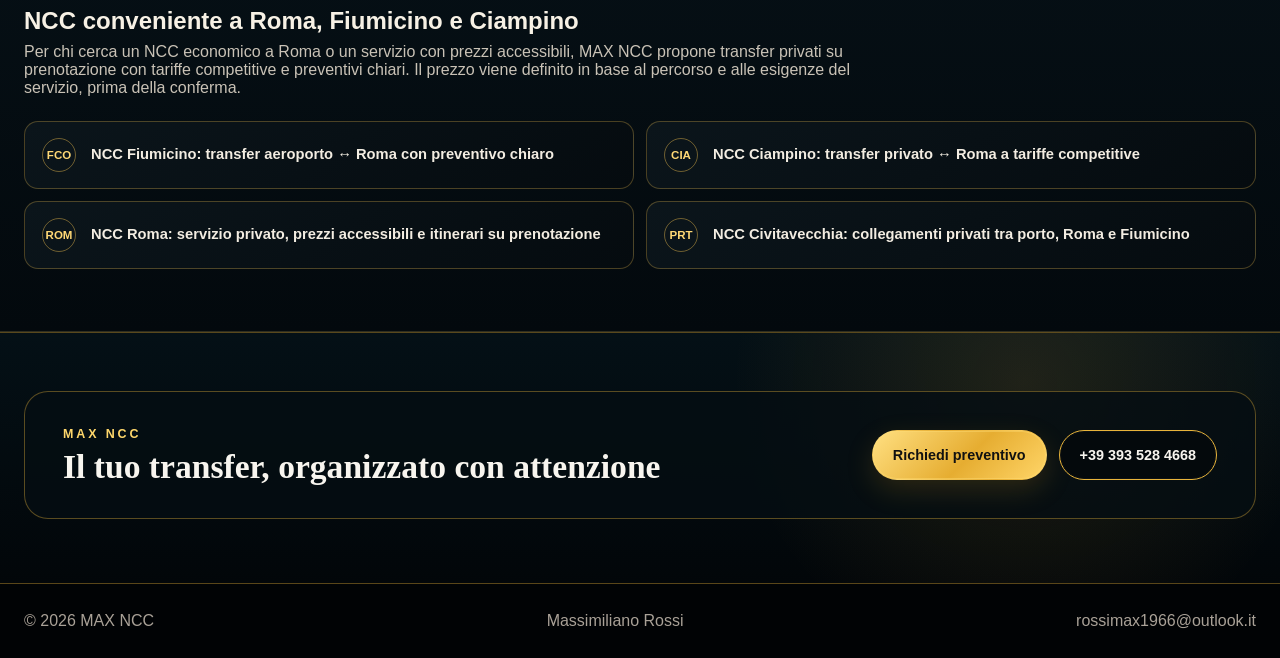
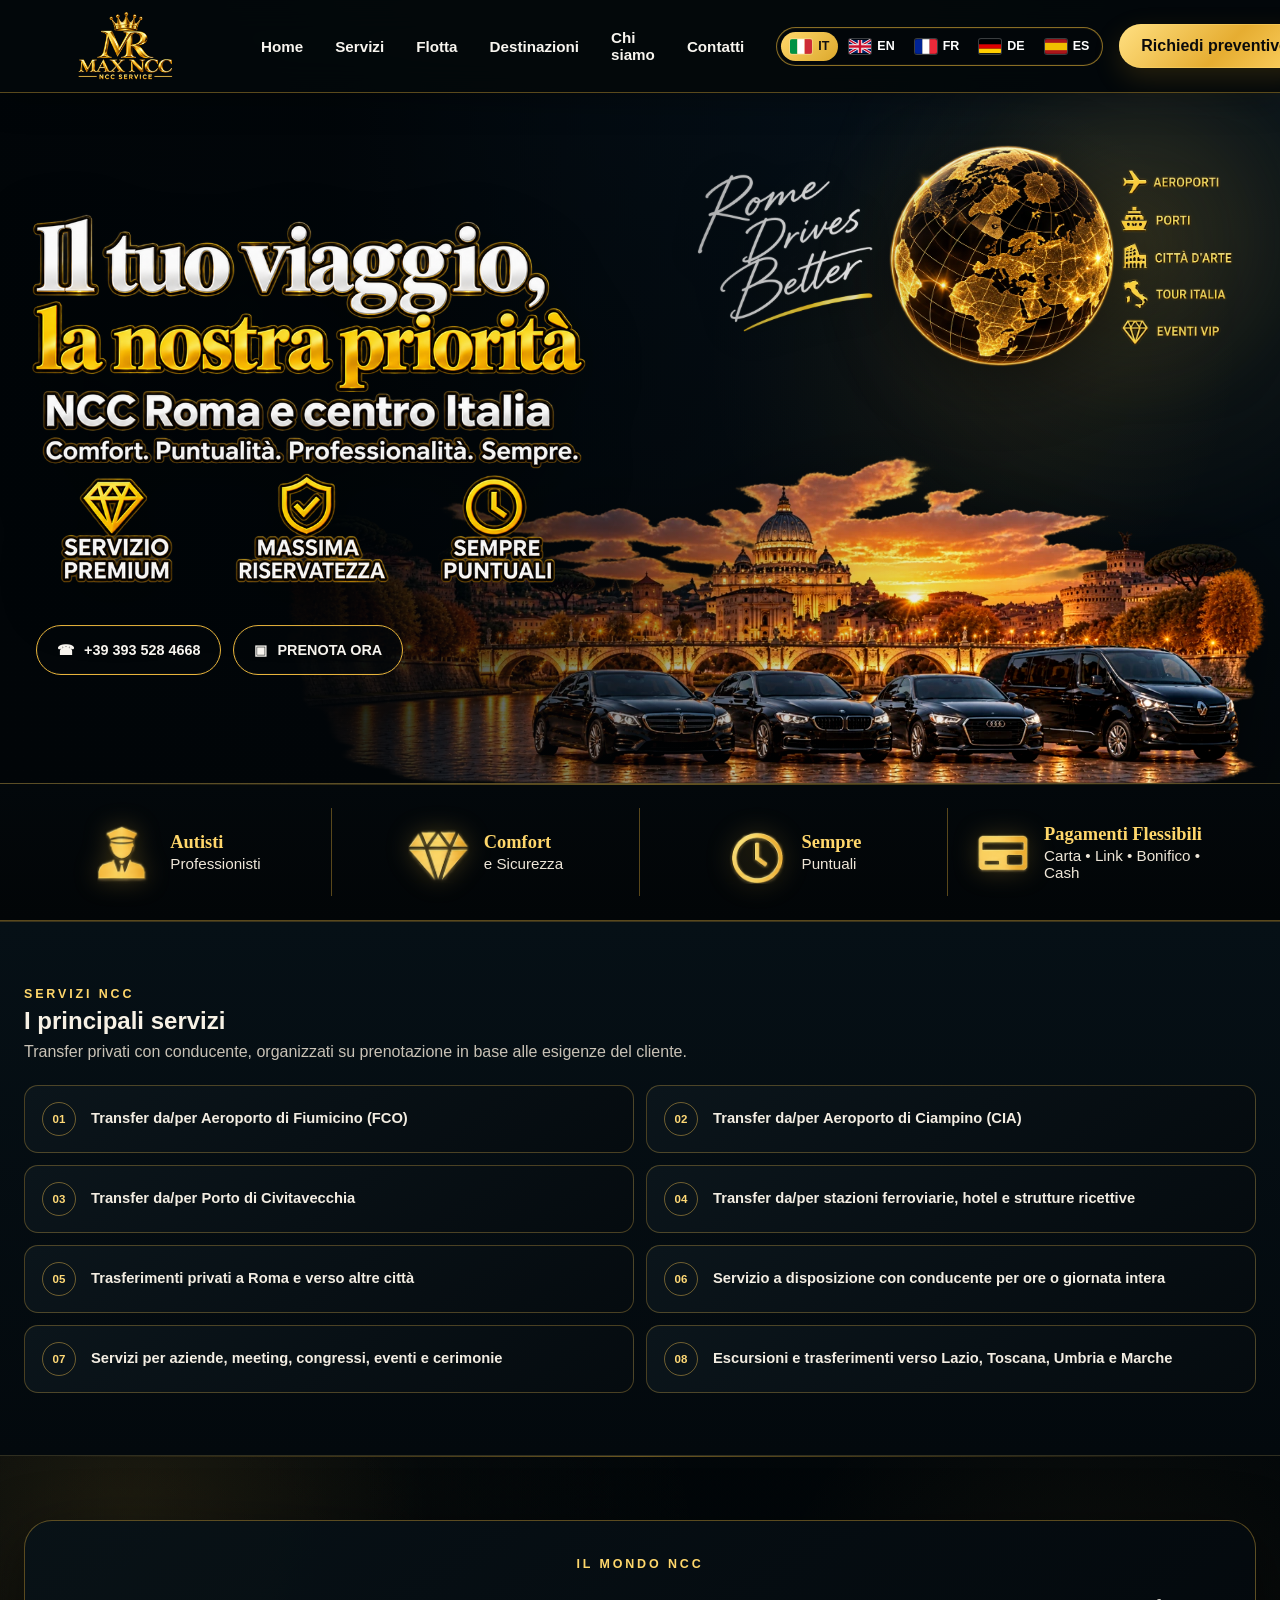
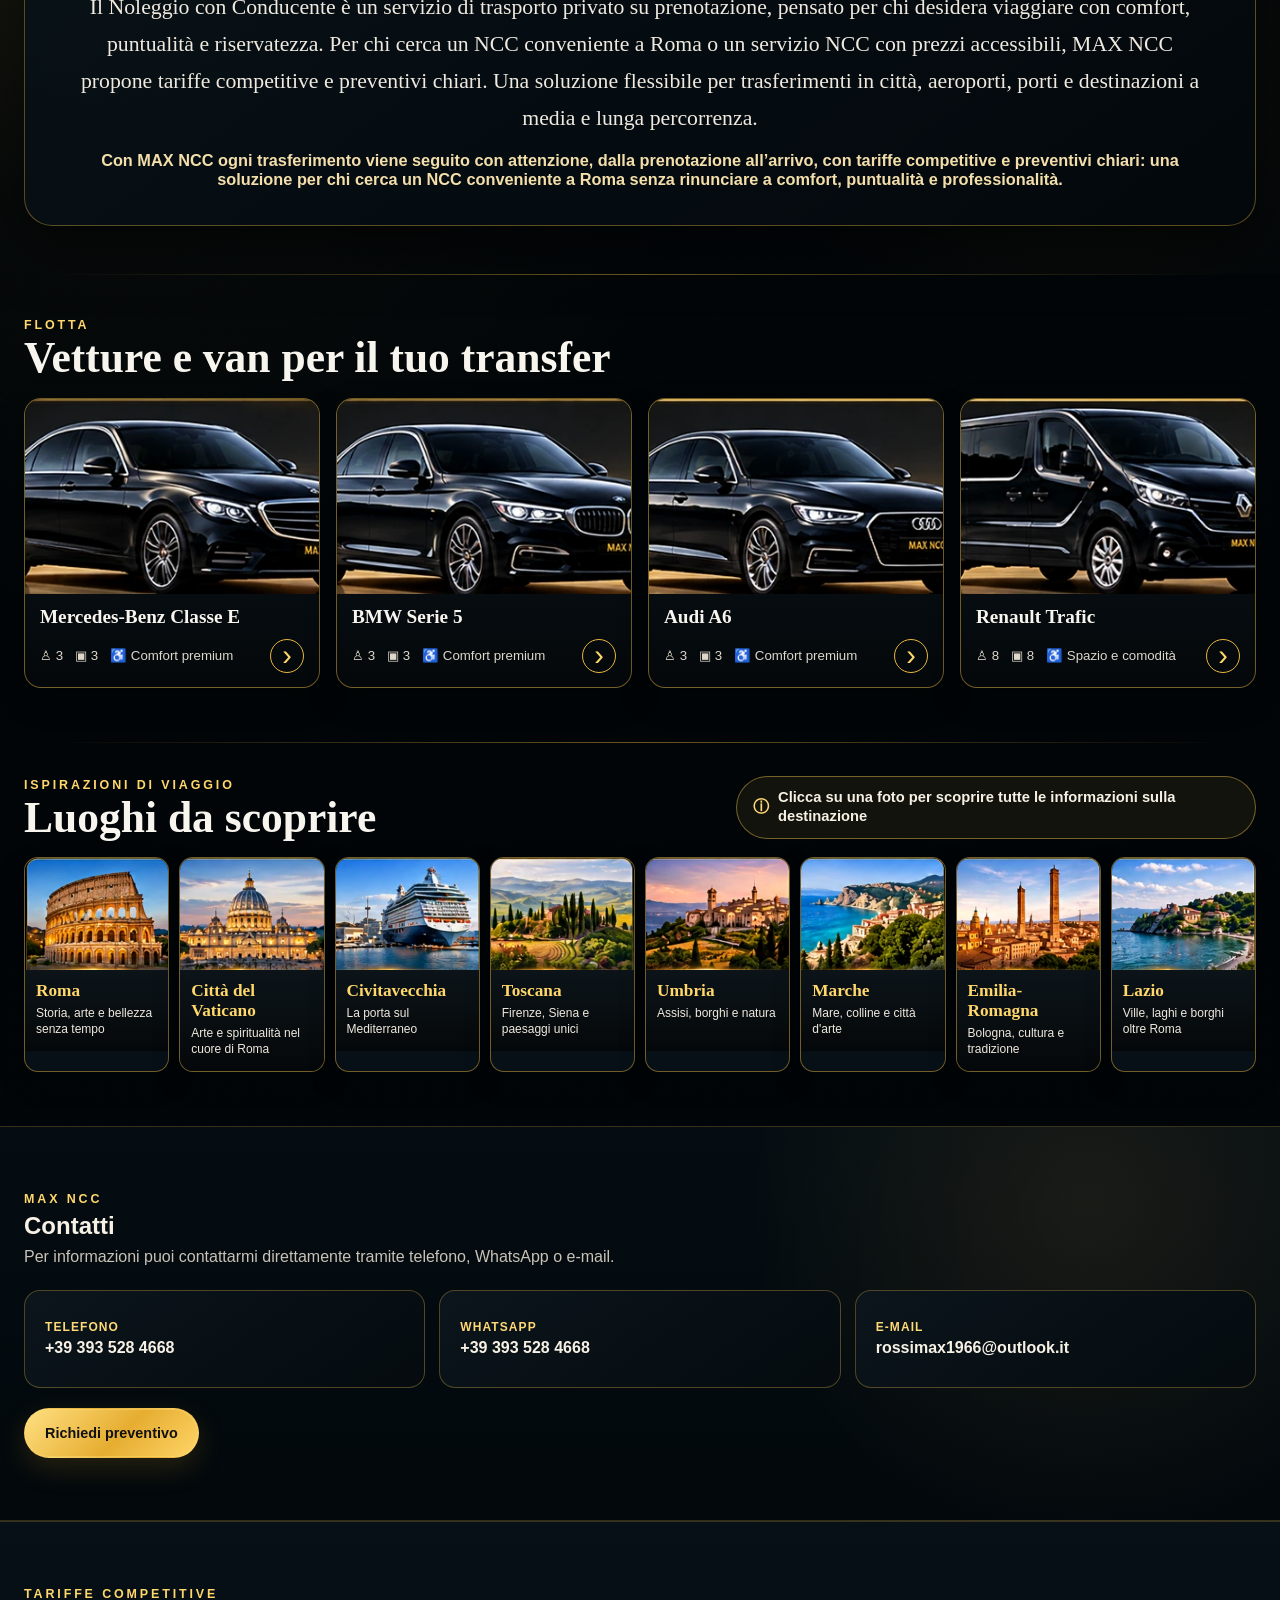
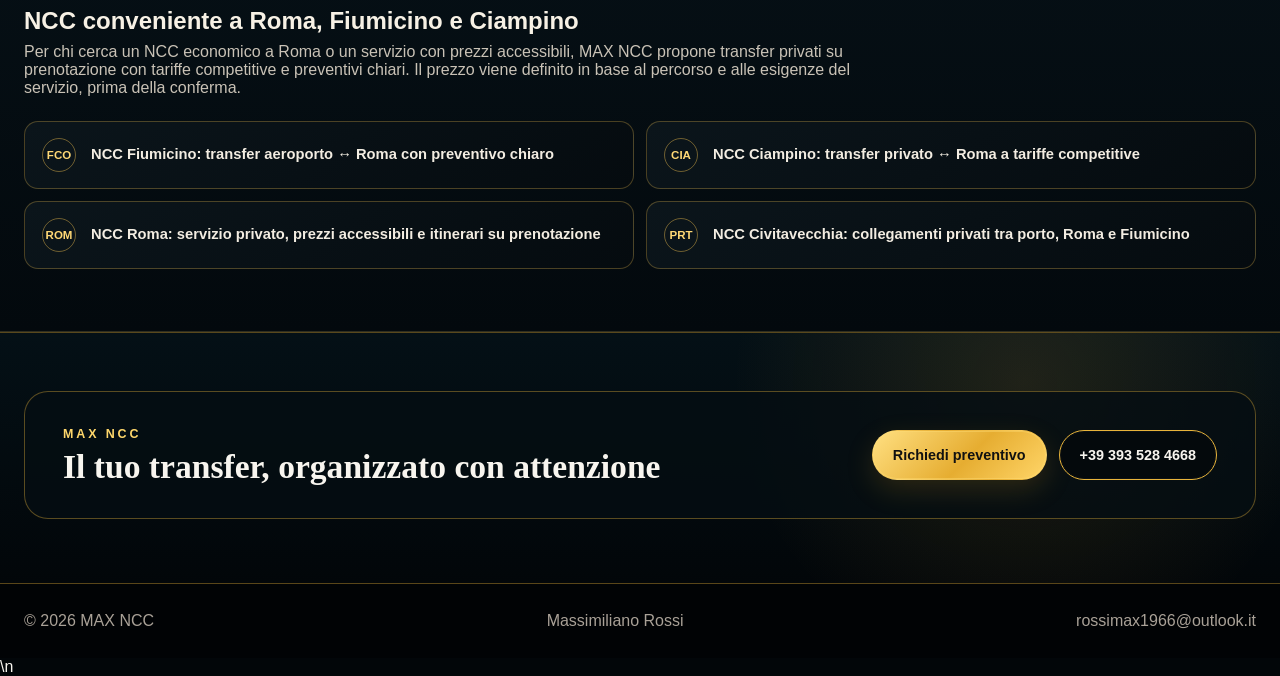
